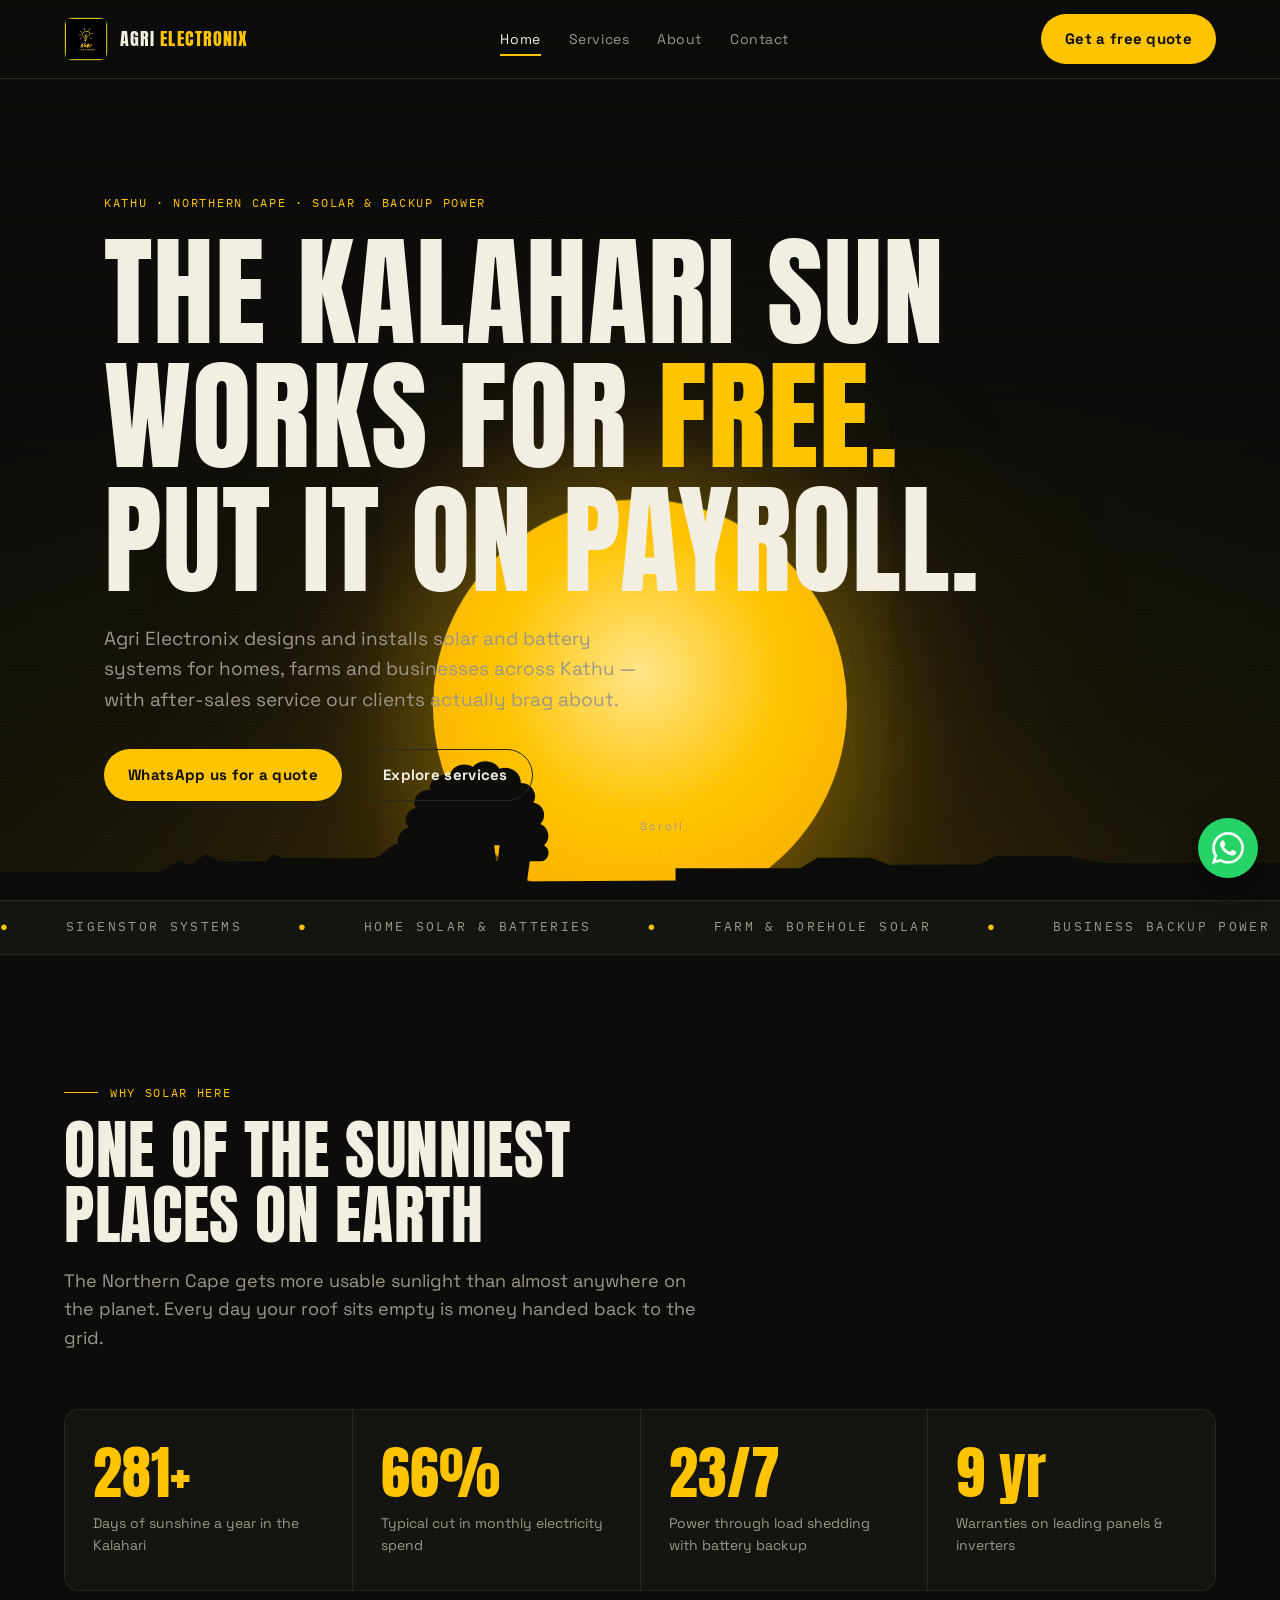
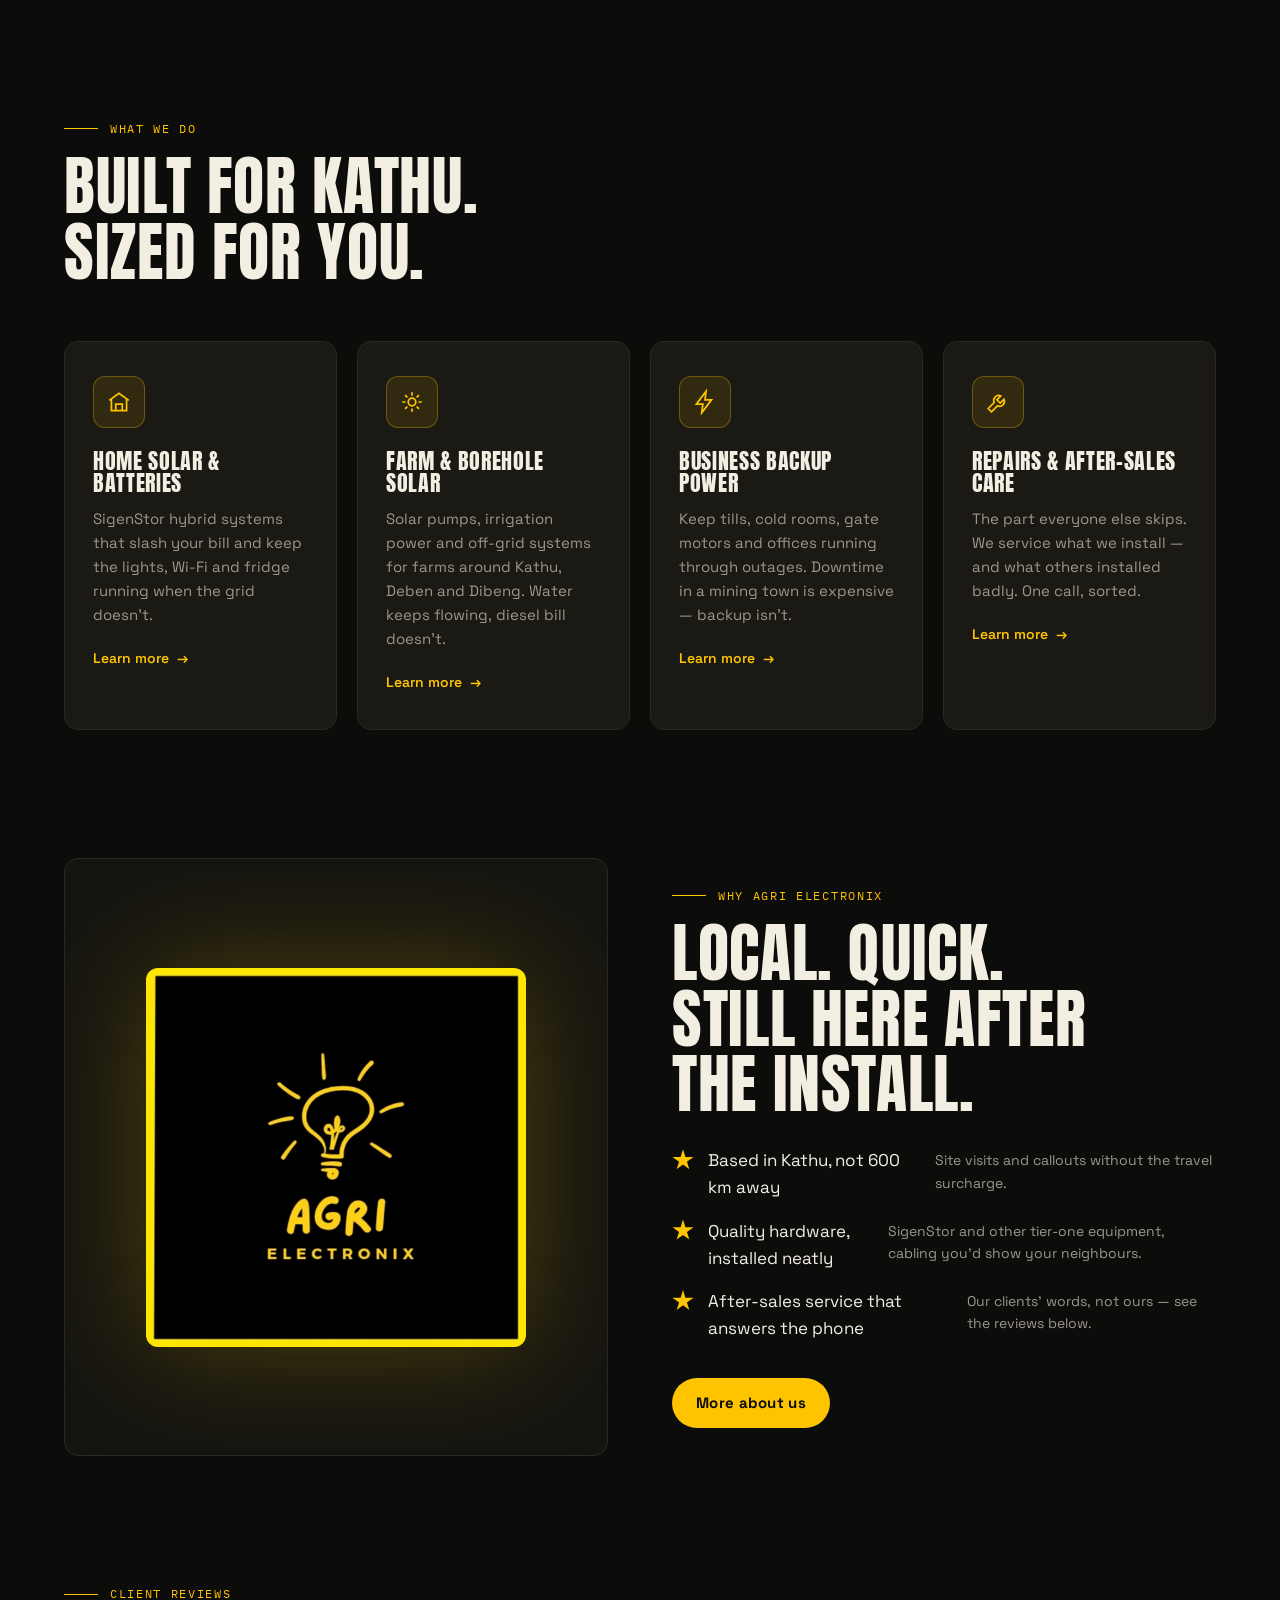
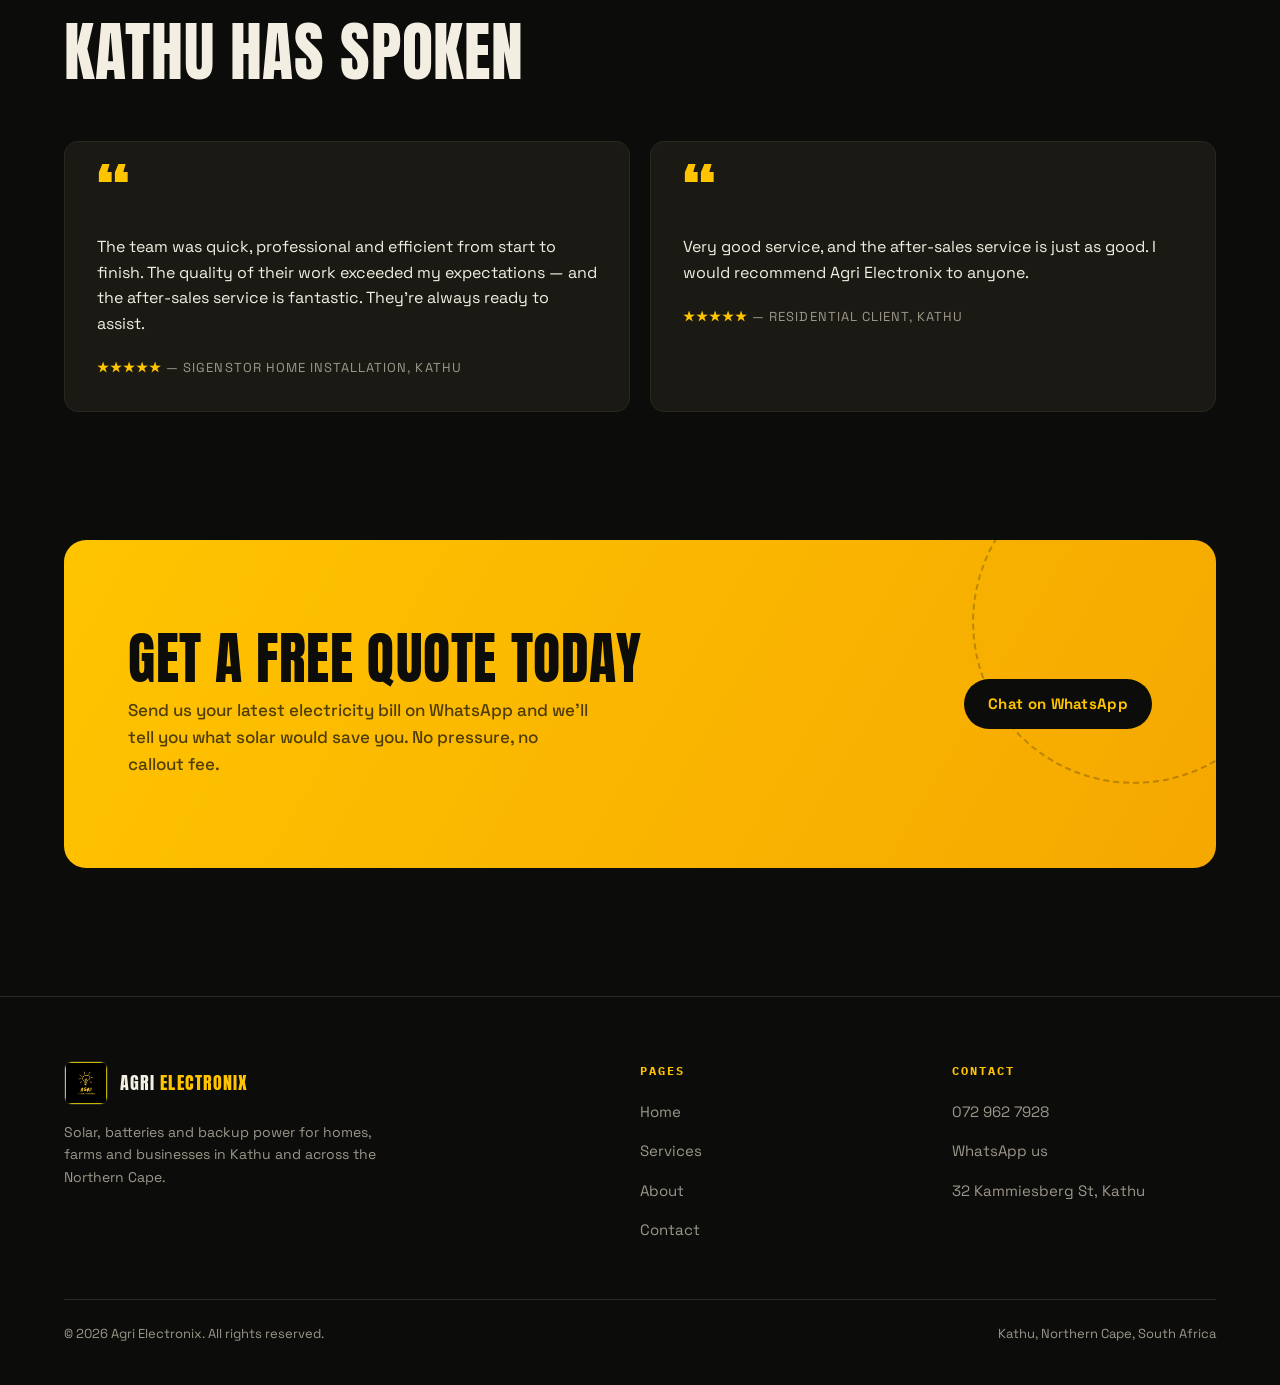
==== index.html @ 7674a936 "Add files via upload" ====
<!DOCTYPE html>
<html lang="en">
<head>
<meta charset="UTF-8">
<meta name="viewport" content="width=device-width, initial-scale=1.0">
<title>Agri Electronix — Solar & Backup Power, Kathu</title>
<meta name="description" content="Solar installations, battery backup and after-sales care in Kathu and the Northern Cape. SigenStor approved installers. Free quotes on WhatsApp.">
<link rel="icon" href="assets/logo.jpg">
<link rel="preconnect" href="https://fonts.googleapis.com">
<link href="https://fonts.googleapis.com/css2?family=Anton&family=Space+Grotesk:wght@400;500;600;700&family=IBM+Plex+Mono:wght@400;500&display=swap" rel="stylesheet">
<link rel="stylesheet" href="style.css">
</head>
<body>

<header>
  <a class="brand" href="index.html"><img src="assets/logo.jpg" alt="Agri Electronix logo"><span>Agri <em>Electronix</em></span></a>
  <nav>
    <a href="index.html" class="active">Home</a>
    <a href="services.html">Services</a>
    <a href="about.html">About</a>
    <a href="contact.html">Contact</a>
  </nav>
  <a class="btn" href="https://wa.me/27729627928?text=Hi%20Agri%20Electronix!%20I'd%20like%20a%20free%20solar%20quote." target="_blank">Get a free quote</a>
  <button class="burger" aria-label="Menu"><span></span><span></span><span></span></button>
</header>

<!-- HERO -->
<section class="hero" style="padding-left:0;padding-right:0">
  <div class="sky"></div>
  <div class="heat"></div>
  <div class="sun-disc"></div>

  <!-- camel thorn horizon -->
  <div class="horizon" aria-hidden="true">
    <svg viewBox="0 0 1440 240" preserveAspectRatio="none">
      <path d="M0,240 L0,208 L180,208 L200,196 L215,200 L232,188 L246,196 L300,196 L308,188 L318,192 L420,192
               C430,192 436,178 448,176 C446,168 452,160 460,158 C452,150 458,138 468,136 C462,126 472,114 484,116
               C482,104 494,96 506,100 C508,88 522,84 532,90 C540,80 556,82 562,92 C574,88 586,96 586,108
               C598,108 606,120 600,130 C612,132 616,146 608,154 C618,158 620,172 612,178 C620,182 618,194 610,196
               L596,196 L590,240 Z
               M560,196 L562,178 L556,178 L558,196 Z
               M760,240 L760,204 L900,204 L920,192 L980,192 L1000,200 L1100,200 L1120,190 L1200,190 L1240,198 L1440,198 L1440,240 Z"
        fill="#0C0C0A"/>
      <path d="M0,240 L0,222 L1440,214 L1440,240 Z" fill="#0C0C0A"/>
    </svg>
  </div>

  <div class="hero-inner" style="padding-left:var(--pad);padding-right:var(--pad)">
    <div class="mono">Kathu · Northern Cape · Solar &amp; Backup Power</div>
    <h1>The Kalahari sun<br>works for <em>free.</em><br>Put it on payroll.</h1>
    <p>Agri Electronix designs and installs solar and battery systems for homes, farms and businesses across Kathu — with after-sales service our clients actually brag about.</p>
    <div class="hero-cta">
      <a class="btn" href="https://wa.me/27729627928?text=Hi%20Agri%20Electronix!%20I'd%20like%20a%20free%20solar%20quote." target="_blank">WhatsApp us for a quote</a>
      <a class="btn ghost" href="services.html">Explore services</a>
    </div>
  </div>
  <div class="scroll-hint">Scroll</div>
</section>

<!-- TICKER -->
<div class="ticker" aria-hidden="true">
  <div class="ticker-track">
    <span><b>●</b> SigenStor systems <b>●</b> Home solar &amp; batteries <b>●</b> Farm &amp; borehole solar <b>●</b> Business backup power <b>●</b> Repairs &amp; after-sales care <b>●</b> Free site assessments</span>
    <span><b>●</b> SigenStor systems <b>●</b> Home solar &amp; batteries <b>●</b> Farm &amp; borehole solar <b>●</b> Business backup power <b>●</b> Repairs &amp; after-sales care <b>●</b> Free site assessments</span>
  </div>
</div>

<!-- STATS -->
<section>
  <div class="wrap">
    <div class="eyebrow mono reveal">Why solar here</div>
    <h2 class="reveal d1">One of the sunniest<br>places on Earth</h2>
    <p class="lede reveal d2">The Northern Cape gets more usable sunlight than almost anywhere on the planet. Every day your roof sits empty is money handed back to the grid.</p>
    <div class="stats">
      <div class="stat reveal"><div class="num"><span data-count="300" data-suffix="+">0</span></div><p>Days of sunshine a year in the Kalahari</p></div>
      <div class="stat reveal d1"><div class="num"><span data-count="70" data-suffix="%">0</span></div><p>Typical cut in monthly electricity spend</p></div>
      <div class="stat reveal d2"><div class="num"><span data-count="24" data-suffix="/7">0</span></div><p>Power through load shedding with battery backup</p></div>
      <div class="stat reveal d3"><div class="num"><span data-count="10" data-suffix=" yr">0</span></div><p>Warranties on leading panels &amp; inverters</p></div>
    </div>
  </div>
</section>

<!-- SERVICES -->
<section style="padding-top:0">
  <div class="wrap">
    <div class="eyebrow mono reveal">What we do</div>
    <h2 class="reveal d1">Built for Kathu.<br>Sized for you.</h2>
    <div class="cards">
      <a class="card reveal" href="services.html">
        <div class="ico"><svg viewBox="0 0 24 24"><path d="M3 10.5 12 4l9 6.5M5 9.5V20h14V9.5M9 20v-6h6v6"/></svg></div>
        <h3>Home solar &amp; batteries</h3>
        <p>SigenStor hybrid systems that slash your bill and keep the lights, Wi-Fi and fridge running when the grid doesn't.</p>
        <span class="more">Learn more</span>
      </a>
      <a class="card reveal d1" href="services.html">
        <div class="ico"><svg viewBox="0 0 24 24"><path d="M12 3v3M12 18v3M3 12h3M18 12h3M5.6 5.6l2.1 2.1M16.3 16.3l2.1 2.1M18.4 5.6l-2.1 2.1M7.7 16.3l-2.1 2.1"/><circle cx="12" cy="12" r="3.5"/></svg></div>
        <h3>Farm &amp; borehole solar</h3>
        <p>Solar pumps, irrigation power and off-grid systems for farms around Kathu, Deben and Dibeng. Water keeps flowing, diesel bill doesn't.</p>
        <span class="more">Learn more</span>
      </a>
      <a class="card reveal d2" href="services.html">
        <div class="ico"><svg viewBox="0 0 24 24"><path d="M13 2 4 14h6l-1 8 9-12h-6l1-8z"/></svg></div>
        <h3>Business backup power</h3>
        <p>Keep tills, cold rooms, gate motors and offices running through outages. Downtime in a mining town is expensive — backup isn't.</p>
        <span class="more">Learn more</span>
      </a>
      <a class="card reveal d3" href="services.html">
        <div class="ico"><svg viewBox="0 0 24 24"><path d="M14.5 6.5a4.5 4.5 0 0 0-6 6L3 18l3 3 5.5-5.5a4.5 4.5 0 0 0 6-6L14 13l-3-3 3.5-3.5z"/></svg></div>
        <h3>Repairs &amp; after-sales care</h3>
        <p>The part everyone else skips. We service what we install — and what others installed badly. One call, sorted.</p>
        <span class="more">Learn more</span>
      </a>
    </div>
  </div>
</section>

<!-- WHY US -->
<section style="padding-top:0">
  <div class="wrap split">
    <div class="art reveal"><img src="assets/logo.jpg" alt="Agri Electronix"></div>
    <div>
      <div class="eyebrow mono reveal">Why Agri Electronix</div>
      <h2 class="reveal d1">Local. Quick.<br>Still here after<br>the install.</h2>
      <ul class="checks">
        <li class="reveal d1">Based in Kathu, not 600 km away<span>Site visits and callouts without the travel surcharge.</span></li>
        <li class="reveal d2">Quality hardware, installed neatly<span>SigenStor and other tier-one equipment, cabling you'd show your neighbours.</span></li>
        <li class="reveal d3">After-sales service that answers the phone<span>Our clients' words, not ours — see the reviews below.</span></li>
      </ul>
      <div style="margin-top:36px" class="reveal d3"><a class="btn" href="about.html">More about us</a></div>
    </div>
  </div>
</section>

<!-- TESTIMONIALS -->
<section style="padding-top:0">
  <div class="wrap">
    <div class="eyebrow mono reveal">Client reviews</div>
    <h2 class="reveal d1">Kathu has spoken</h2>
    <div class="quotes">
      <div class="quote reveal">
        <p>The team was quick, professional and efficient from start to finish. The quality of their work exceeded my expectations — and the after-sales service is fantastic. They're always ready to assist.</p>
        <div class="who"><b>★★★★★</b> — SigenStor home installation, Kathu</div>
      </div>
      <div class="quote reveal d1">
        <p>Very good service, and the after-sales service is just as good. I would recommend Agri Electronix to anyone.</p>
        <div class="who"><b>★★★★★</b> — Residential client, Kathu</div>
      </div>
    </div>
  </div>
</section>

<!-- CTA -->
<div class="cta-band reveal">
  <div>
    <h2>Get a free quote today</h2>
    <p>Send us your latest electricity bill on WhatsApp and we'll tell you what solar would save you. No pressure, no callout fee.</p>
  </div>
  <a class="btn dark" href="https://wa.me/27729627928?text=Hi%20Agri%20Electronix!%20Here's%20my%20electricity%20bill%20—%20what%20would%20solar%20save%20me?" target="_blank">Chat on WhatsApp</a>
</div>

<footer>
  <div class="foot">
    <div>
      <a class="brand" href="index.html"><img src="assets/logo.jpg" alt=""><span>Agri <em>Electronix</em></span></a>
      <p>Solar, batteries and backup power for homes, farms and businesses in Kathu and across the Northern Cape.</p>
    </div>
    <div>
      <h4>Pages</h4>
      <ul>
        <li><a href="index.html">Home</a></li>
        <li><a href="services.html">Services</a></li>
        <li><a href="about.html">About</a></li>
        <li><a href="contact.html">Contact</a></li>
      </ul>
    </div>
    <div>
      <h4>Contact</h4>
      <ul>
        <li><a href="tel:+27729627928">072 962 7928</a></li>
        <li><a href="https://wa.me/27729627928" target="_blank">WhatsApp us</a></li>
        <li><a href="contact.html">32 Kammiesberg St, Kathu</a></li>
      </ul>
    </div>
  </div>
  <div class="legal">
    <span>© 2026 Agri Electronix. All rights reserved.</span>
    <span>Kathu, Northern Cape, South Africa</span>
  </div>
</footer>

<a class="wa-float" href="https://wa.me/27729627928?text=Hi%20Agri%20Electronix!%20I'd%20like%20a%20free%20solar%20quote." target="_blank" aria-label="Chat on WhatsApp">
  <svg viewBox="0 0 24 24"><path d="M17.5 14.4c-.3-.15-1.76-.87-2.03-.97-.27-.1-.47-.15-.67.15-.2.3-.77.97-.94 1.17-.17.2-.35.22-.65.07-.3-.15-1.26-.46-2.4-1.48-.89-.79-1.49-1.77-1.66-2.07-.17-.3-.02-.46.13-.61.13-.13.3-.35.45-.52.15-.17.2-.3.3-.5.1-.2.05-.37-.02-.52-.08-.15-.67-1.62-.92-2.22-.24-.58-.49-.5-.67-.51h-.57c-.2 0-.52.07-.8.37-.27.3-1.04 1.02-1.04 2.5 0 1.47 1.07 2.9 1.22 3.1.15.2 2.1 3.2 5.1 4.49.71.31 1.27.49 1.7.63.72.23 1.37.2 1.88.12.57-.09 1.76-.72 2.01-1.42.25-.7.25-1.29.17-1.42-.07-.13-.27-.2-.57-.35zM12.05 21.8h-.01a9.87 9.87 0 0 1-5.03-1.38l-.36-.21-3.74.98 1-3.65-.24-.37a9.85 9.85 0 0 1-1.51-5.26c0-5.45 4.44-9.88 9.9-9.88a9.83 9.83 0 0 1 7 2.9 9.83 9.83 0 0 1 2.89 7c0 5.45-4.44 9.88-9.9 9.88zm8.42-18.3A11.8 11.8 0 0 0 12.04 0C5.46 0 .1 5.35.1 11.92c0 2.1.55 4.15 1.6 5.95L0 24l6.28-1.65a11.93 11.93 0 0 0 5.76 1.47h.01c6.58 0 11.94-5.35 11.94-11.92 0-3.18-1.24-6.17-3.52-8.4z"/></svg>
</a>

<script src="main.js"></script>
</body>
</html>
---- style.css ----
/* ============ AGRI ELECTRONIX — Kalahari solar ============ */
:root{
  --coal:#0C0C0A;
  --coal-2:#141410;
  --panel:#1A1913;
  --line:#2A2820;
  --sun:#FFC400;
  --amber:#F5A800;
  --bone:#F2EEE2;
  --dim:#9C978A;
  --radius:14px;
  --pad:clamp(20px,5vw,72px);
}
*{margin:0;padding:0;box-sizing:border-box}
html{scroll-behavior:smooth}
body{
  background:var(--coal);
  color:var(--bone);
  font-family:'Space Grotesk',sans-serif;
  font-size:17px;
  line-height:1.6;
  -webkit-font-smoothing:antialiased;
  overflow-x:hidden;
}
h1,h2,h3,.display{font-family:'Anton',sans-serif;font-weight:400;letter-spacing:.01em;text-transform:uppercase;line-height:1.02}
.mono{font-family:'IBM Plex Mono',monospace;font-size:12px;letter-spacing:.14em;text-transform:uppercase}
a{color:inherit;text-decoration:none}
img{max-width:100%;display:block}
::selection{background:var(--sun);color:var(--coal)}

/* ---------- header ---------- */
header{
  position:fixed;inset:0 0 auto 0;z-index:50;
  display:flex;align-items:center;justify-content:space-between;
  padding:14px var(--pad);
  background:linear-gradient(rgba(12,12,10,.92),rgba(12,12,10,.75));
  backdrop-filter:blur(12px);
  border-bottom:1px solid var(--line);
  transition:transform .4s ease;
}
header.hide{transform:translateY(-100%)}
.brand{display:flex;align-items:center;gap:12px}
.brand img{width:44px;height:44px;border-radius:8px;border:1px solid var(--line)}
.brand span{font-family:'Anton',sans-serif;font-size:18px;letter-spacing:.06em;text-transform:uppercase}
.brand em{color:var(--sun);font-style:normal}
nav{display:flex;gap:28px;align-items:center}
nav a{font-size:14px;letter-spacing:.04em;color:var(--dim);position:relative;transition:color .25s}
nav a:hover,nav a.active{color:var(--bone)}
nav a.active::after{content:"";position:absolute;left:0;right:0;bottom:-6px;height:2px;background:var(--sun)}
.btn{
  display:inline-flex;align-items:center;gap:10px;
  background:var(--sun);color:var(--coal);
  font-weight:700;font-size:15px;letter-spacing:.02em;
  padding:13px 24px;border-radius:999px;border:none;cursor:pointer;
  transition:transform .25s ease, box-shadow .25s ease;
  box-shadow:0 0 0 rgba(255,196,0,0);
}
.btn:hover{transform:translateY(-2px);box-shadow:0 8px 30px rgba(255,196,0,.35)}
.btn.ghost{background:transparent;color:var(--bone);border:1px solid var(--line)}
.btn.ghost:hover{border-color:var(--sun);color:var(--sun);box-shadow:none}
.burger{display:none;background:none;border:none;cursor:pointer;width:34px;height:26px;position:relative;z-index:60}
.burger span{position:absolute;left:0;width:100%;height:2px;background:var(--bone);transition:.3s}
.burger span:nth-child(1){top:2px}.burger span:nth-child(2){top:12px}.burger span:nth-child(3){top:22px}
body.nav-open .burger span:nth-child(1){top:12px;transform:rotate(45deg)}
body.nav-open .burger span:nth-child(2){opacity:0}
body.nav-open .burger span:nth-child(3){top:12px;transform:rotate(-45deg)}

/* ---------- hero ---------- */
.hero{
  min-height:100svh;
  display:flex;flex-direction:column;justify-content:flex-end;
  position:relative;overflow:hidden;
  padding:120px var(--pad) 0;
}
.sky{position:absolute;inset:0;background:
  radial-gradient(120% 90% at 50% 110%, #3a2c05 0%, #171509 42%, var(--coal) 78%);}
.sun-disc{
  position:absolute;left:50%;bottom:16vh;
  width:min(46vmin,420px);height:min(46vmin,420px);
  transform:translateX(-50%) translateY(60%);
  border-radius:50%;
  background:radial-gradient(circle at 50% 42%, #FFE58A 0%, var(--sun) 45%, var(--amber) 100%);
  box-shadow:0 0 120px 30px rgba(255,196,0,.28), 0 0 320px 80px rgba(255,168,0,.14);
  animation:sunrise 2.4s cubic-bezier(.22,.9,.3,1) forwards .2s;
  opacity:0;
}
@keyframes sunrise{
  0%{transform:translateX(-50%) translateY(85%);opacity:0}
  30%{opacity:1}
  100%{transform:translateX(-50%) translateY(38%);opacity:1}
}
.horizon{position:absolute;left:0;right:0;bottom:0;z-index:2}
.horizon svg{width:100%;height:auto;display:block}
.heat{position:absolute;inset:0;z-index:1;pointer-events:none;
  background:repeating-linear-gradient(180deg, transparent 0 6px, rgba(255,196,0,.015) 6px 7px);}
.hero-inner{position:relative;z-index:5;max-width:1200px;width:100%;margin:0 auto;padding-bottom:11vh}
.hero .mono{color:var(--sun);margin-bottom:18px;opacity:0;animation:rise .8s ease forwards .5s}
.hero h1{
  font-size:clamp(52px,9.5vw,140px);
  color:var(--bone);
  opacity:0;animation:rise .9s ease forwards .7s;
}
.hero h1 em{color:var(--sun);font-style:normal}
.hero p{max-width:560px;color:var(--dim);font-size:clamp(16px,1.6vw,19px);margin-top:22px;opacity:0;animation:rise .9s ease forwards .95s}
.hero-cta{display:flex;gap:16px;margin-top:34px;flex-wrap:wrap;opacity:0;animation:rise .9s ease forwards 1.15s}
@keyframes rise{from{opacity:0;transform:translateY(28px)}to{opacity:1;transform:none}}
.scroll-hint{position:absolute;bottom:22px;left:50%;transform:translateX(-50%);z-index:6;color:var(--dim);font-size:11px;letter-spacing:.2em;display:flex;flex-direction:column;align-items:center;gap:8px;opacity:0;animation:rise 1s ease forwards 1.8s}
.scroll-hint::after{content:"";width:1px;height:34px;background:linear-gradient(var(--sun),transparent);animation:drip 1.8s ease infinite}
@keyframes drip{0%{transform:scaleY(0);transform-origin:top}50%{transform:scaleY(1);transform-origin:top}51%{transform-origin:bottom}100%{transform:scaleY(0);transform-origin:bottom}}

/* ---------- ticker ---------- */
.ticker{border-top:1px solid var(--line);border-bottom:1px solid var(--line);overflow:hidden;background:var(--coal-2);padding:16px 0}
.ticker-track{display:flex;gap:56px;width:max-content;animation:scrollx 28s linear infinite}
.ticker-track span{font-family:'IBM Plex Mono',monospace;font-size:13px;letter-spacing:.18em;text-transform:uppercase;color:var(--dim);white-space:nowrap;display:flex;align-items:center;gap:56px}
.ticker-track b{color:var(--sun);font-weight:400}
@keyframes scrollx{to{transform:translateX(-50%)}}

/* ---------- sections ---------- */
section{padding:clamp(72px,10vw,130px) var(--pad)}
.wrap{max-width:1200px;margin:0 auto}
.eyebrow{color:var(--sun);margin-bottom:16px;display:flex;align-items:center;gap:12px}
.eyebrow::before{content:"";width:34px;height:1px;background:var(--sun)}
h2{font-size:clamp(36px,5vw,66px);margin-bottom:18px}
.lede{color:var(--dim);max-width:640px;font-size:18px}

/* reveal on scroll */
.reveal{opacity:0;transform:translateY(36px);transition:opacity .8s ease,transform .8s ease}
.reveal.in{opacity:1;transform:none}
.reveal.d1{transition-delay:.1s}.reveal.d2{transition-delay:.2s}.reveal.d3{transition-delay:.3s}

/* ---------- stats ---------- */
.stats{display:grid;grid-template-columns:repeat(auto-fit,minmax(210px,1fr));gap:1px;background:var(--line);border:1px solid var(--line);border-radius:var(--radius);overflow:hidden;margin-top:56px}
.stat{background:var(--coal-2);padding:34px 28px}
.stat .num{font-family:'Anton',sans-serif;font-size:clamp(40px,4.5vw,58px);color:var(--sun);line-height:1}
.stat .num sup{font-size:.45em;vertical-align:super}
.stat p{color:var(--dim);font-size:14px;margin-top:10px}

/* ---------- service cards ---------- */
.cards{display:grid;grid-template-columns:repeat(auto-fit,minmax(260px,1fr));gap:20px;margin-top:56px}
.card{
  background:var(--panel);border:1px solid var(--line);border-radius:var(--radius);
  padding:34px 28px;position:relative;overflow:hidden;
  transition:transform .35s ease,border-color .35s ease;
}
.card::before{
  content:"";position:absolute;inset:auto -30% -55% -30%;height:70%;
  background:radial-gradient(50% 100% at 50% 100%, rgba(255,196,0,.16), transparent 70%);
  opacity:0;transition:opacity .4s ease;
}
.card:hover{transform:translateY(-6px);border-color:rgba(255,196,0,.45)}
.card:hover::before{opacity:1}
.card .ico{width:52px;height:52px;border-radius:12px;background:rgba(255,196,0,.1);border:1px solid rgba(255,196,0,.3);display:grid;place-items:center;margin-bottom:22px}
.card .ico svg{width:26px;height:26px;stroke:var(--sun);fill:none;stroke-width:1.6}
.card h3{font-size:22px;letter-spacing:.03em;margin-bottom:12px}
.card p{color:var(--dim);font-size:15px}
.card .more{display:inline-flex;align-items:center;gap:8px;margin-top:20px;color:var(--sun);font-size:14px;font-weight:600}
.card .more::after{content:"→";transition:transform .3s}
.card:hover .more::after{transform:translateX(5px)}

/* ---------- split / why ---------- */
.split{display:grid;grid-template-columns:1fr 1fr;gap:64px;align-items:center}
.split .art{position:relative;border-radius:var(--radius);overflow:hidden;border:1px solid var(--line);background:var(--coal-2);aspect-ratio:4/4.4;display:grid;place-items:center}
.split .art img{width:70%;border-radius:12px;filter:drop-shadow(0 0 60px rgba(255,196,0,.25))}
.checks{margin-top:30px;display:grid;gap:16px}
.checks li{list-style:none;display:flex;gap:14px;align-items:flex-start;color:var(--bone)}
.checks li::before{content:"";flex:none;width:22px;height:22px;margin-top:2px;border-radius:50%;background:var(--sun);
  clip-path:polygon(50% 0,61% 35%,98% 35%,68% 57%,79% 91%,50% 70%,21% 91%,32% 57%,2% 35%,39% 35%);}
.checks span{color:var(--dim);display:block;font-size:14px;margin-top:2px}

/* ---------- quotes ---------- */
.quotes{display:grid;grid-template-columns:repeat(auto-fit,minmax(300px,1fr));gap:20px;margin-top:56px}
.quote{background:var(--panel);border:1px solid var(--line);border-radius:var(--radius);padding:32px;position:relative}
.quote::before{content:"“";font-family:'Anton',sans-serif;font-size:70px;color:var(--sun);line-height:.6;display:block;margin-bottom:18px}
.quote p{color:var(--bone);font-size:16px}
.quote .who{margin-top:22px;color:var(--dim);font-size:13px;letter-spacing:.08em;text-transform:uppercase}
.quote .who b{color:var(--sun);font-weight:600}

/* ---------- CTA band ---------- */
.cta-band{
  margin:0 var(--pad);border-radius:calc(var(--radius) + 8px);
  background:linear-gradient(120deg,var(--sun),var(--amber));
  color:var(--coal);padding:clamp(48px,7vw,90px) clamp(28px,5vw,80px);
  display:flex;flex-wrap:wrap;gap:32px;align-items:center;justify-content:space-between;
  position:relative;overflow:hidden;
}
.cta-band::after{content:"";position:absolute;right:-80px;top:-80px;width:320px;height:320px;border-radius:50%;border:2px dashed rgba(12,12,10,.25);animation:spin 40s linear infinite}
@keyframes spin{to{transform:rotate(360deg)}}
.cta-band h2{color:var(--coal);margin:0;font-size:clamp(30px,4.4vw,56px)}
.cta-band p{color:rgba(12,12,10,.72);margin-top:10px;max-width:460px;font-weight:500}
.btn.dark{background:var(--coal);color:var(--sun)}
.btn.dark:hover{box-shadow:0 10px 30px rgba(0,0,0,.4)}

/* ---------- footer ---------- */
footer{padding:64px var(--pad) 40px;border-top:1px solid var(--line);margin-top:clamp(72px,10vw,130px)}
.foot{max-width:1200px;margin:0 auto;display:grid;grid-template-columns:2fr 1fr 1fr;gap:48px}
.foot p{color:var(--dim);font-size:14px;max-width:340px;margin-top:16px}
.foot h4{font-family:'IBM Plex Mono',monospace;font-size:12px;letter-spacing:.16em;text-transform:uppercase;color:var(--sun);margin-bottom:18px}
.foot ul{list-style:none;display:grid;gap:12px}
.foot ul a{color:var(--dim);font-size:15px;transition:color .25s}
.foot ul a:hover{color:var(--bone)}
.legal{max-width:1200px;margin:56px auto 0;padding-top:24px;border-top:1px solid var(--line);display:flex;justify-content:space-between;flex-wrap:wrap;gap:12px;color:var(--dim);font-size:13px}

/* ---------- page hero (inner pages) ---------- */
.page-hero{padding:180px var(--pad) 70px;position:relative;overflow:hidden}
.page-hero .glow{position:absolute;top:-40%;left:50%;transform:translateX(-50%);width:900px;height:600px;background:radial-gradient(50% 50% at 50% 50%, rgba(255,196,0,.14), transparent 70%);pointer-events:none}
.page-hero h1{font-size:clamp(44px,7vw,96px)}
.page-hero h1 em{color:var(--sun);font-style:normal}

/* ---------- service detail rows ---------- */
.srow{display:grid;grid-template-columns:110px 1fr 1fr;gap:40px;padding:48px 0;border-top:1px solid var(--line);align-items:start}
.srow:last-child{border-bottom:1px solid var(--line)}
.srow .idx{font-family:'Anton',sans-serif;font-size:44px;color:transparent;-webkit-text-stroke:1.5px var(--sun)}
.srow h3{font-size:26px;margin-bottom:14px}
.srow .body p{color:var(--dim);font-size:15.5px}
.srow ul{list-style:none;display:grid;gap:10px;margin-top:6px}
.srow ul li{color:var(--dim);font-size:15px;padding-left:22px;position:relative}
.srow ul li::before{content:"—";position:absolute;left:0;color:var(--sun)}

/* ---------- contact ---------- */
.contact-grid{display:grid;grid-template-columns:1fr 1fr;gap:60px;align-items:start}
.c-item{display:flex;gap:18px;padding:22px 0;border-bottom:1px solid var(--line)}
.c-item .ico{flex:none;width:46px;height:46px;border-radius:10px;background:rgba(255,196,0,.1);border:1px solid rgba(255,196,0,.3);display:grid;place-items:center}
.c-item .ico svg{width:22px;height:22px;stroke:var(--sun);fill:none;stroke-width:1.7}
.c-item h4{font-size:17px;font-family:'Space Grotesk';text-transform:none;letter-spacing:0;font-weight:700}
.c-item p,.c-item a{color:var(--dim);font-size:15px}
.c-item a:hover{color:var(--sun)}
.form{background:var(--panel);border:1px solid var(--line);border-radius:var(--radius);padding:36px}
.form label{display:block;font-size:13px;letter-spacing:.1em;text-transform:uppercase;color:var(--dim);margin:22px 0 8px}
.form label:first-child{margin-top:0}
.form input,.form select,.form textarea{
  width:100%;background:var(--coal);border:1px solid var(--line);border-radius:10px;
  color:var(--bone);padding:14px 16px;font-family:inherit;font-size:15px;outline:none;transition:border-color .25s;
}
.form input:focus,.form select:focus,.form textarea:focus{border-color:var(--sun)}
.form .btn{width:100%;justify-content:center;margin-top:28px}
.form .note{color:var(--dim);font-size:13px;margin-top:14px;text-align:center}

/* ---------- whatsapp float ---------- */
.wa-float{
  position:fixed;right:22px;bottom:22px;z-index:60;
  width:60px;height:60px;border-radius:50%;
  background:#25D366;display:grid;place-items:center;
  box-shadow:0 8px 30px rgba(0,0,0,.45);
  animation:pulse 2.6s ease infinite;
}
.wa-float svg{width:32px;height:32px;fill:#fff}
@keyframes pulse{0%,100%{box-shadow:0 8px 30px rgba(0,0,0,.45),0 0 0 0 rgba(37,211,102,.45)}50%{box-shadow:0 8px 30px rgba(0,0,0,.45),0 0 0 16px rgba(37,211,102,0)}}

/* ---------- responsive ---------- */
@media (max-width:900px){
  .split,.contact-grid{grid-template-columns:1fr}
  .foot{grid-template-columns:1fr 1fr}
  .srow{grid-template-columns:1fr;gap:14px}
  nav{
    position:fixed;inset:0;background:rgba(12,12,10,.97);
    flex-direction:column;justify-content:center;gap:34px;
    transform:translateX(100%);transition:transform .4s ease;z-index:55;
  }
  body.nav-open nav{transform:none}
  nav a{font-size:24px;font-family:'Anton',sans-serif;letter-spacing:.05em;text-transform:uppercase}
  .burger{display:block}
  header .btn{display:none}
}
@media (prefers-reduced-motion:reduce){
  *,*::before,*::after{animation-duration:.01ms !important;animation-iteration-count:1 !important;transition-duration:.01ms !important}
  .sun-disc{opacity:1;transform:translateX(-50%) translateY(38%)}
  .hero .mono,.hero h1,.hero p,.hero-cta{opacity:1;animation:none}
  .reveal{opacity:1;transform:none}
}
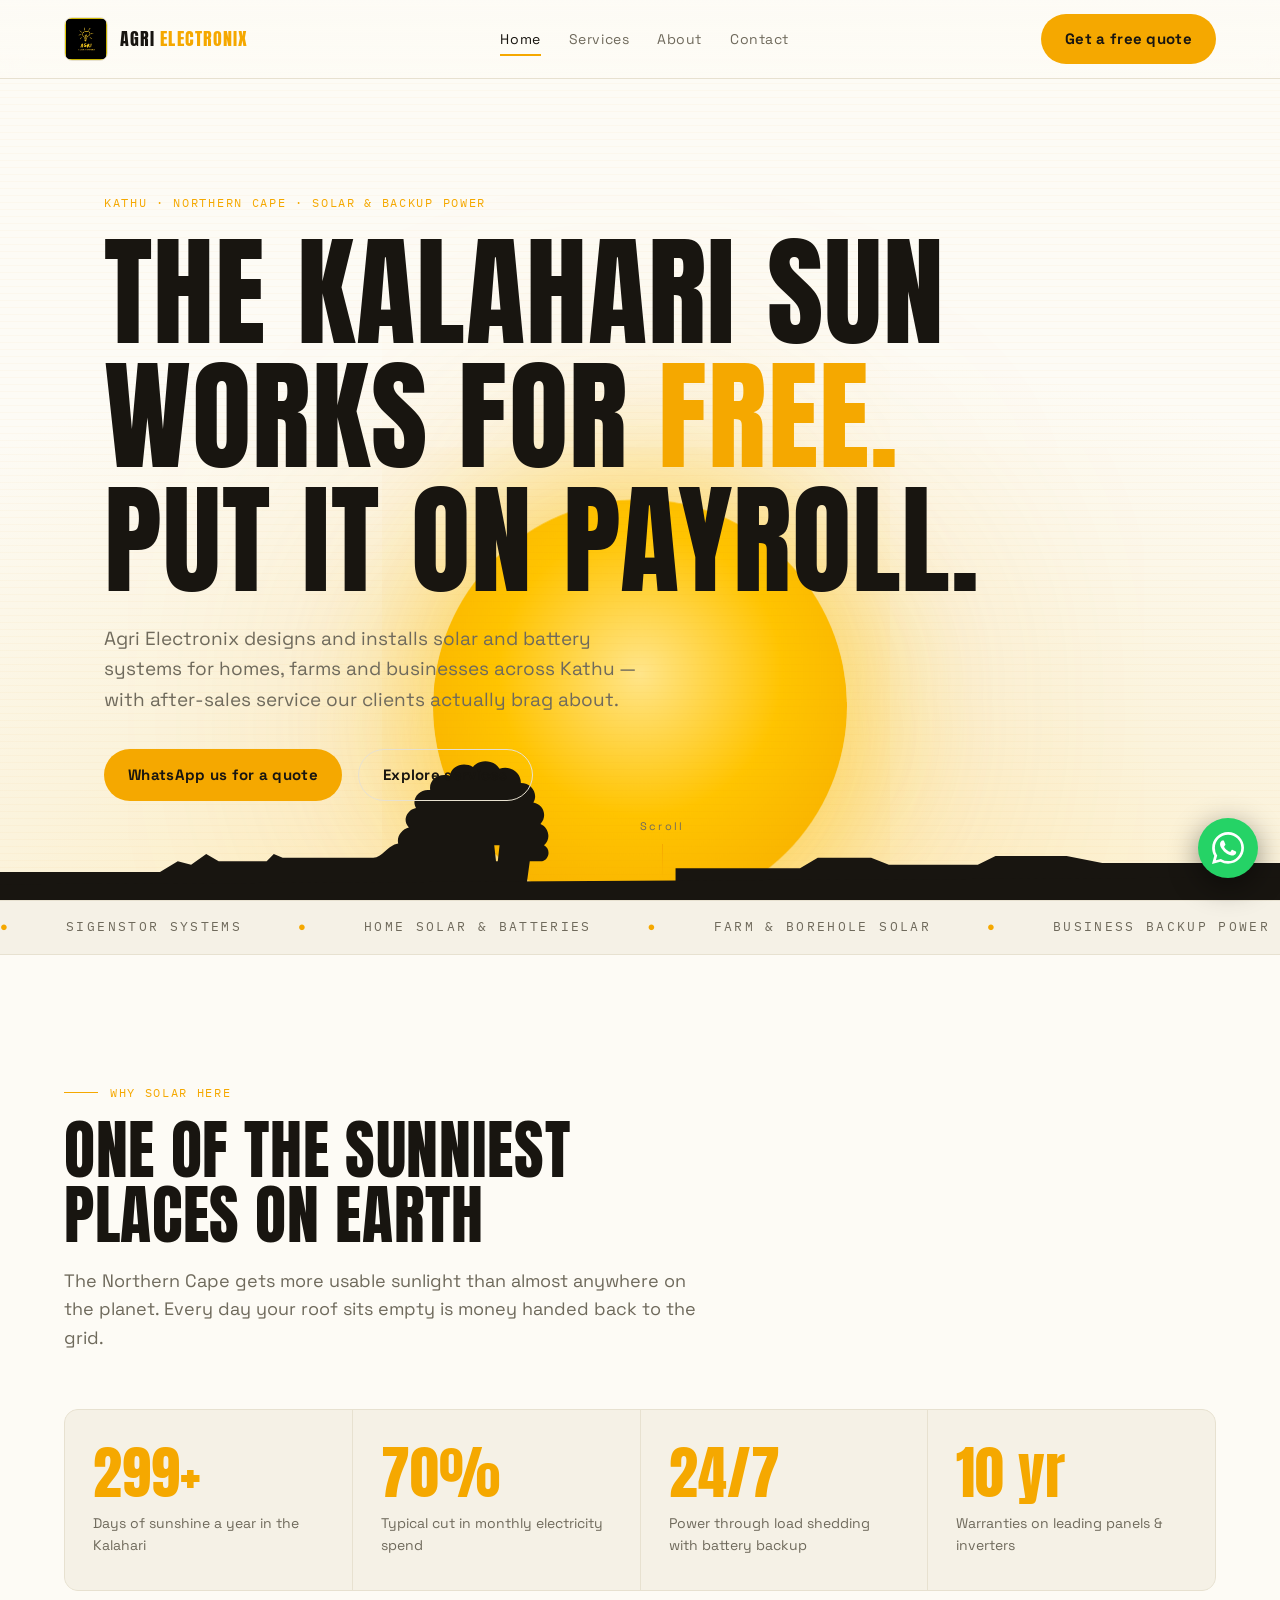
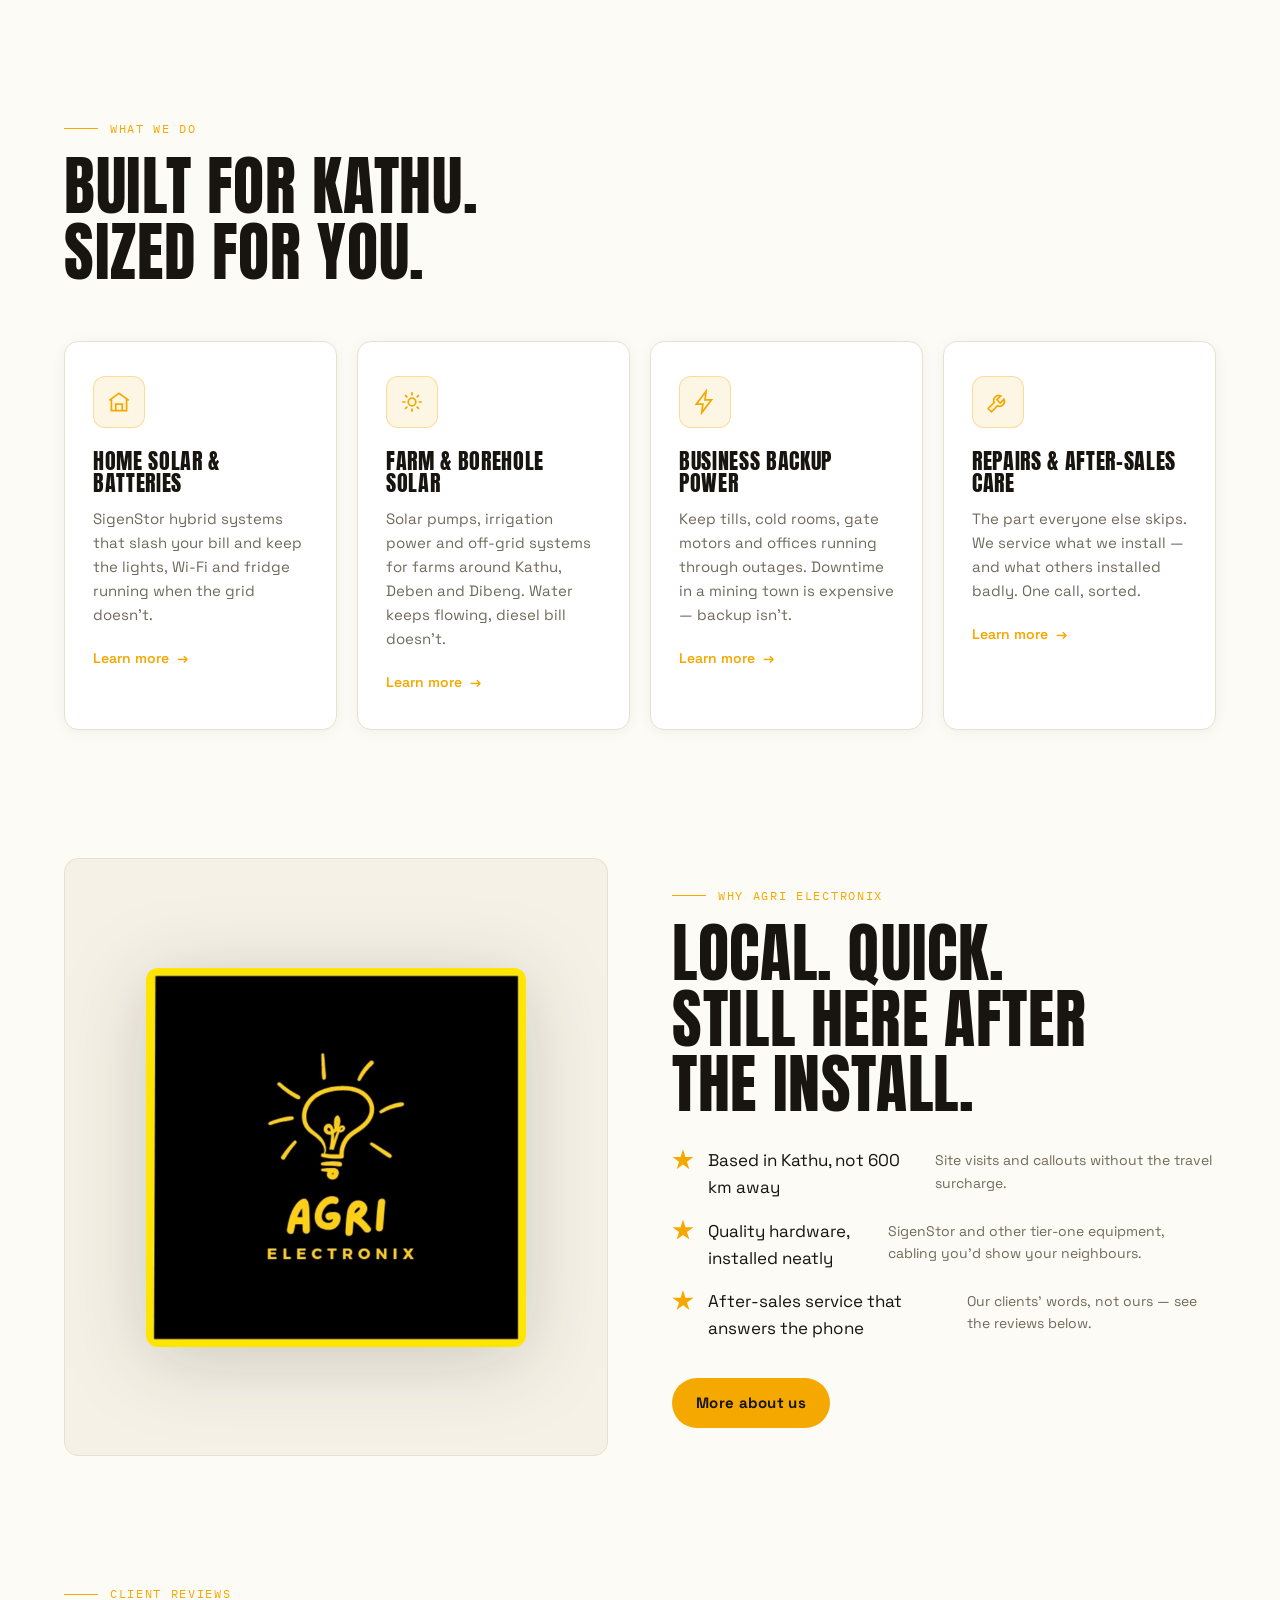
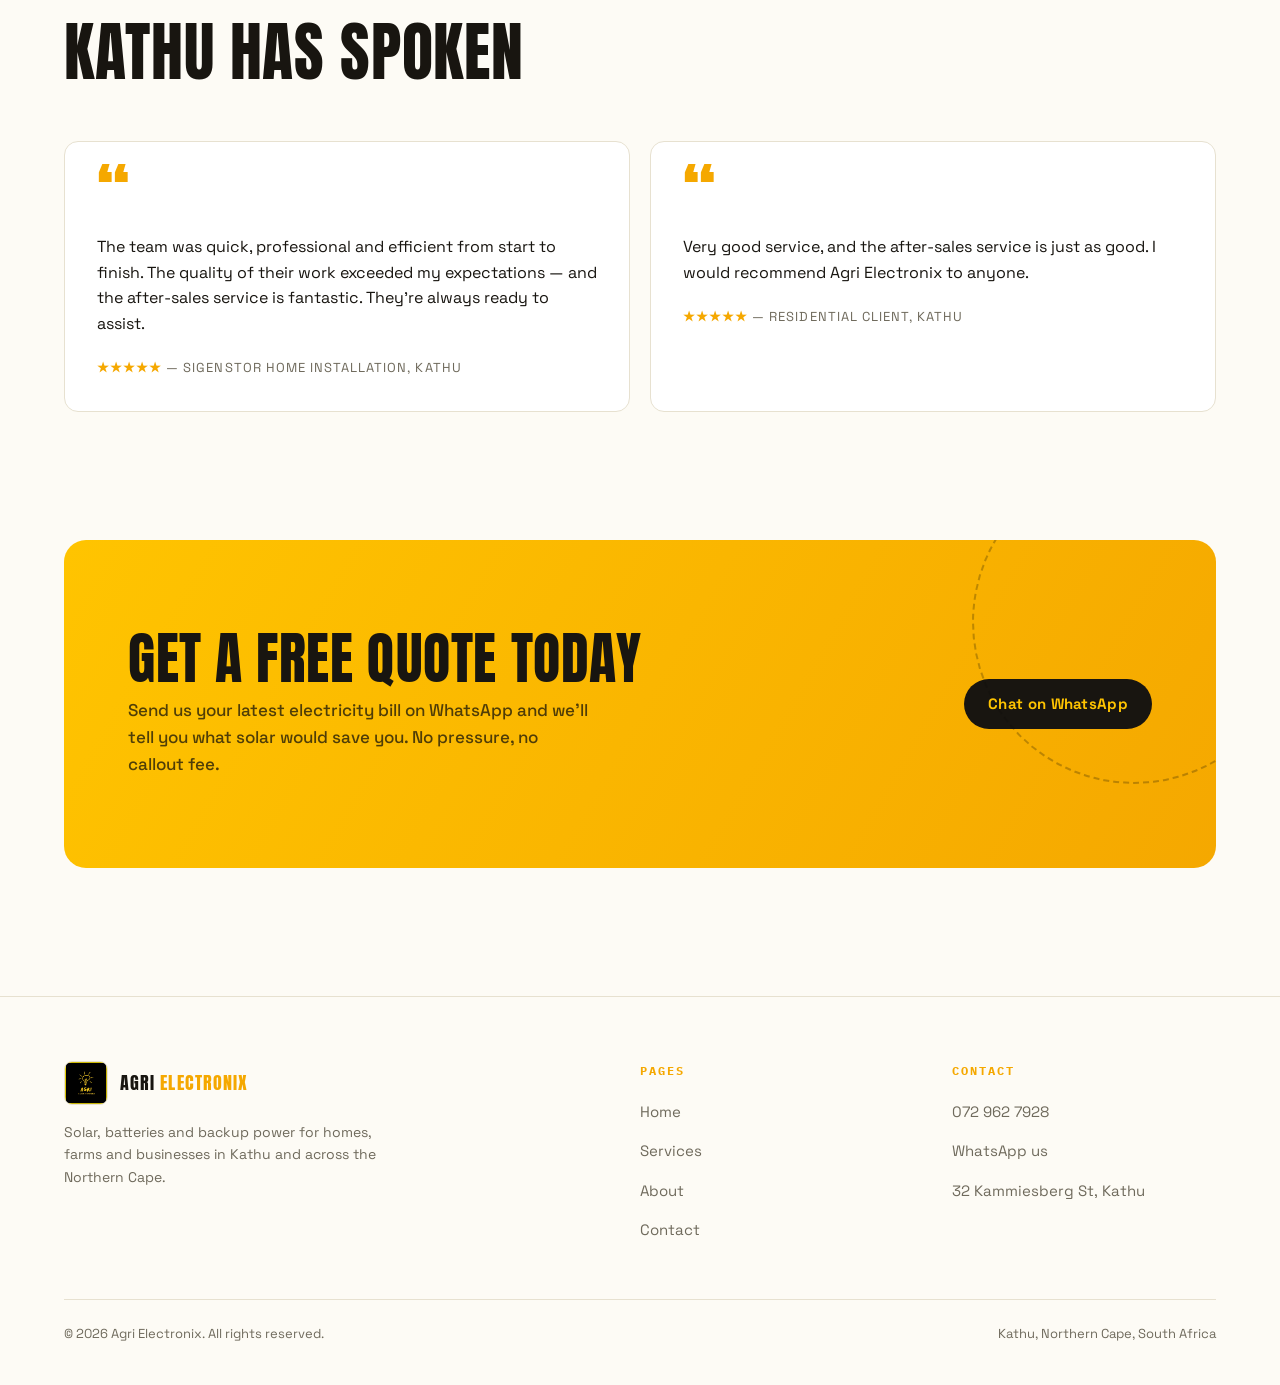
==== commit cf6e218a: "Add files via upload" ====
--- a/index.html
+++ b/index.html
@@ -40,8 +40,8 @@
                L596,196 L590,240 Z
                M560,196 L562,178 L556,178 L558,196 Z
                M760,240 L760,204 L900,204 L920,192 L980,192 L1000,200 L1100,200 L1120,190 L1200,190 L1240,198 L1440,198 L1440,240 Z"
-        fill="#0C0C0A"/>
-      <path d="M0,240 L0,222 L1440,214 L1440,240 Z" fill="#0C0C0A"/>
+        fill="#181510"/>
+      <path d="M0,240 L0,222 L1440,214 L1440,240 Z" fill="#181510"/>
     </svg>
   </div>
 
--- a/style.css
+++ b/style.css
@@ -1,13 +1,14 @@
 /* ============ AGRI ELECTRONIX — Kalahari solar ============ */
 :root{
-  --coal:#0C0C0A;
-  --coal-2:#141410;
-  --panel:#1A1913;
-  --line:#2A2820;
-  --sun:#FFC400;
-  --amber:#F5A800;
-  --bone:#F2EEE2;
-  --dim:#9C978A;
+  --coal:#FDFBF5;        /* page background — warm paper white */
+  --coal-2:#F5F1E6;      /* alt section background */
+  --panel:#FFFFFF;       /* cards */
+  --line:#E7E1D0;        /* borders */
+  --sun:#F5A800;         /* deeper amber reads better on white */
+  --sun-bright:#FFC400;  /* logo yellow for fills/discs */
+  --amber:#E08900;
+  --bone:#181510;        /* main text — near black */
+  --dim:#6F6A5C;         /* secondary text */
   --radius:14px;
   --pad:clamp(20px,5vw,72px);
 }
@@ -26,14 +27,14 @@
 .mono{font-family:'IBM Plex Mono',monospace;font-size:12px;letter-spacing:.14em;text-transform:uppercase}
 a{color:inherit;text-decoration:none}
 img{max-width:100%;display:block}
-::selection{background:var(--sun);color:var(--coal)}
+::selection{background:var(--sun);color:#181510}
 
 /* ---------- header ---------- */
 header{
   position:fixed;inset:0 0 auto 0;z-index:50;
   display:flex;align-items:center;justify-content:space-between;
   padding:14px var(--pad);
-  background:linear-gradient(rgba(12,12,10,.92),rgba(12,12,10,.75));
+  background:linear-gradient(rgba(253,251,245,.94),rgba(253,251,245,.8));
   backdrop-filter:blur(12px);
   border-bottom:1px solid var(--line);
   transition:transform .4s ease;
@@ -49,13 +50,13 @@
 nav a.active::after{content:"";position:absolute;left:0;right:0;bottom:-6px;height:2px;background:var(--sun)}
 .btn{
   display:inline-flex;align-items:center;gap:10px;
-  background:var(--sun);color:var(--coal);
+  background:var(--sun);color:#181510;
   font-weight:700;font-size:15px;letter-spacing:.02em;
   padding:13px 24px;border-radius:999px;border:none;cursor:pointer;
   transition:transform .25s ease, box-shadow .25s ease;
   box-shadow:0 0 0 rgba(255,196,0,0);
 }
-.btn:hover{transform:translateY(-2px);box-shadow:0 8px 30px rgba(255,196,0,.35)}
+.btn:hover{transform:translateY(-2px);box-shadow:0 8px 26px rgba(245,168,0,.4)}
 .btn.ghost{background:transparent;color:var(--bone);border:1px solid var(--line)}
 .btn.ghost:hover{border-color:var(--sun);color:var(--sun);box-shadow:none}
 .burger{display:none;background:none;border:none;cursor:pointer;width:34px;height:26px;position:relative;z-index:60}
@@ -73,14 +74,14 @@
   padding:120px var(--pad) 0;
 }
 .sky{position:absolute;inset:0;background:
-  radial-gradient(120% 90% at 50% 110%, #3a2c05 0%, #171509 42%, var(--coal) 78%);}
+  radial-gradient(120% 90% at 50% 110%, #FFE9AE 0%, #FBF3DC 45%, var(--coal) 80%);}
 .sun-disc{
   position:absolute;left:50%;bottom:16vh;
   width:min(46vmin,420px);height:min(46vmin,420px);
   transform:translateX(-50%) translateY(60%);
   border-radius:50%;
-  background:radial-gradient(circle at 50% 42%, #FFE58A 0%, var(--sun) 45%, var(--amber) 100%);
-  box-shadow:0 0 120px 30px rgba(255,196,0,.28), 0 0 320px 80px rgba(255,168,0,.14);
+  background:radial-gradient(circle at 50% 42%, #FFE58A 0%, var(--sun-bright) 45%, var(--sun) 100%);
+  box-shadow:0 0 120px 30px rgba(255,196,0,.45), 0 0 320px 80px rgba(245,168,0,.22);
   animation:sunrise 2.4s cubic-bezier(.22,.9,.3,1) forwards .2s;
   opacity:0;
 }
@@ -92,7 +93,7 @@
 .horizon{position:absolute;left:0;right:0;bottom:0;z-index:2}
 .horizon svg{width:100%;height:auto;display:block}
 .heat{position:absolute;inset:0;z-index:1;pointer-events:none;
-  background:repeating-linear-gradient(180deg, transparent 0 6px, rgba(255,196,0,.015) 6px 7px);}
+  background:repeating-linear-gradient(180deg, transparent 0 6px, rgba(224,137,0,.03) 6px 7px);}
 .hero-inner{position:relative;z-index:5;max-width:1200px;width:100%;margin:0 auto;padding-bottom:11vh}
 .hero .mono{color:var(--sun);margin-bottom:18px;opacity:0;animation:rise .8s ease forwards .5s}
 .hero h1{
@@ -139,17 +140,17 @@
 .cards{display:grid;grid-template-columns:repeat(auto-fit,minmax(260px,1fr));gap:20px;margin-top:56px}
 .card{
   background:var(--panel);border:1px solid var(--line);border-radius:var(--radius);
-  padding:34px 28px;position:relative;overflow:hidden;
+  padding:34px 28px;position:relative;overflow:hidden;box-shadow:0 2px 14px rgba(24,21,16,.05);
   transition:transform .35s ease,border-color .35s ease;
 }
 .card::before{
   content:"";position:absolute;inset:auto -30% -55% -30%;height:70%;
-  background:radial-gradient(50% 100% at 50% 100%, rgba(255,196,0,.16), transparent 70%);
+  background:radial-gradient(50% 100% at 50% 100%, rgba(245,168,0,.14), transparent 70%);
   opacity:0;transition:opacity .4s ease;
 }
-.card:hover{transform:translateY(-6px);border-color:rgba(255,196,0,.45)}
+.card:hover{transform:translateY(-6px);border-color:rgba(245,168,0,.55)}
 .card:hover::before{opacity:1}
-.card .ico{width:52px;height:52px;border-radius:12px;background:rgba(255,196,0,.1);border:1px solid rgba(255,196,0,.3);display:grid;place-items:center;margin-bottom:22px}
+.card .ico{width:52px;height:52px;border-radius:12px;background:rgba(245,168,0,.1);border:1px solid rgba(245,168,0,.35);display:grid;place-items:center;margin-bottom:22px}
 .card .ico svg{width:26px;height:26px;stroke:var(--sun);fill:none;stroke-width:1.6}
 .card h3{font-size:22px;letter-spacing:.03em;margin-bottom:12px}
 .card p{color:var(--dim);font-size:15px}
@@ -160,7 +161,7 @@
 /* ---------- split / why ---------- */
 .split{display:grid;grid-template-columns:1fr 1fr;gap:64px;align-items:center}
 .split .art{position:relative;border-radius:var(--radius);overflow:hidden;border:1px solid var(--line);background:var(--coal-2);aspect-ratio:4/4.4;display:grid;place-items:center}
-.split .art img{width:70%;border-radius:12px;filter:drop-shadow(0 0 60px rgba(255,196,0,.25))}
+.split .art img{width:70%;border-radius:12px;filter:drop-shadow(0 12px 40px rgba(24,21,16,.18))}
 .checks{margin-top:30px;display:grid;gap:16px}
 .checks li{list-style:none;display:flex;gap:14px;align-items:flex-start;color:var(--bone)}
 .checks li::before{content:"";flex:none;width:22px;height:22px;margin-top:2px;border-radius:50%;background:var(--sun);
@@ -178,16 +179,16 @@
 /* ---------- CTA band ---------- */
 .cta-band{
   margin:0 var(--pad);border-radius:calc(var(--radius) + 8px);
-  background:linear-gradient(120deg,var(--sun),var(--amber));
-  color:var(--coal);padding:clamp(48px,7vw,90px) clamp(28px,5vw,80px);
+  background:linear-gradient(120deg,var(--sun-bright),var(--sun));
+  color:#181510;padding:clamp(48px,7vw,90px) clamp(28px,5vw,80px);
   display:flex;flex-wrap:wrap;gap:32px;align-items:center;justify-content:space-between;
   position:relative;overflow:hidden;
 }
 .cta-band::after{content:"";position:absolute;right:-80px;top:-80px;width:320px;height:320px;border-radius:50%;border:2px dashed rgba(12,12,10,.25);animation:spin 40s linear infinite}
 @keyframes spin{to{transform:rotate(360deg)}}
-.cta-band h2{color:var(--coal);margin:0;font-size:clamp(30px,4.4vw,56px)}
+.cta-band h2{color:#181510;margin:0;font-size:clamp(30px,4.4vw,56px)}
 .cta-band p{color:rgba(12,12,10,.72);margin-top:10px;max-width:460px;font-weight:500}
-.btn.dark{background:var(--coal);color:var(--sun)}
+.btn.dark{background:#181510;color:var(--sun-bright)}
 .btn.dark:hover{box-shadow:0 10px 30px rgba(0,0,0,.4)}
 
 /* ---------- footer ---------- */
@@ -202,7 +203,7 @@
 
 /* ---------- page hero (inner pages) ---------- */
 .page-hero{padding:180px var(--pad) 70px;position:relative;overflow:hidden}
-.page-hero .glow{position:absolute;top:-40%;left:50%;transform:translateX(-50%);width:900px;height:600px;background:radial-gradient(50% 50% at 50% 50%, rgba(255,196,0,.14), transparent 70%);pointer-events:none}
+.page-hero .glow{position:absolute;top:-40%;left:50%;transform:translateX(-50%);width:900px;height:600px;background:radial-gradient(50% 50% at 50% 50%, rgba(245,168,0,.16), transparent 70%);pointer-events:none}
 .page-hero h1{font-size:clamp(44px,7vw,96px)}
 .page-hero h1 em{color:var(--sun);font-style:normal}
 
@@ -219,7 +220,7 @@
 /* ---------- contact ---------- */
 .contact-grid{display:grid;grid-template-columns:1fr 1fr;gap:60px;align-items:start}
 .c-item{display:flex;gap:18px;padding:22px 0;border-bottom:1px solid var(--line)}
-.c-item .ico{flex:none;width:46px;height:46px;border-radius:10px;background:rgba(255,196,0,.1);border:1px solid rgba(255,196,0,.3);display:grid;place-items:center}
+.c-item .ico{flex:none;width:46px;height:46px;border-radius:10px;background:rgba(245,168,0,.1);border:1px solid rgba(245,168,0,.35);display:grid;place-items:center}
 .c-item .ico svg{width:22px;height:22px;stroke:var(--sun);fill:none;stroke-width:1.7}
 .c-item h4{font-size:17px;font-family:'Space Grotesk';text-transform:none;letter-spacing:0;font-weight:700}
 .c-item p,.c-item a{color:var(--dim);font-size:15px}
@@ -252,7 +253,7 @@
   .foot{grid-template-columns:1fr 1fr}
   .srow{grid-template-columns:1fr;gap:14px}
   nav{
-    position:fixed;inset:0;background:rgba(12,12,10,.97);
+    position:fixed;inset:0;background:rgba(253,251,245,.98);
     flex-direction:column;justify-content:center;gap:34px;
     transform:translateX(100%);transition:transform .4s ease;z-index:55;
   }
